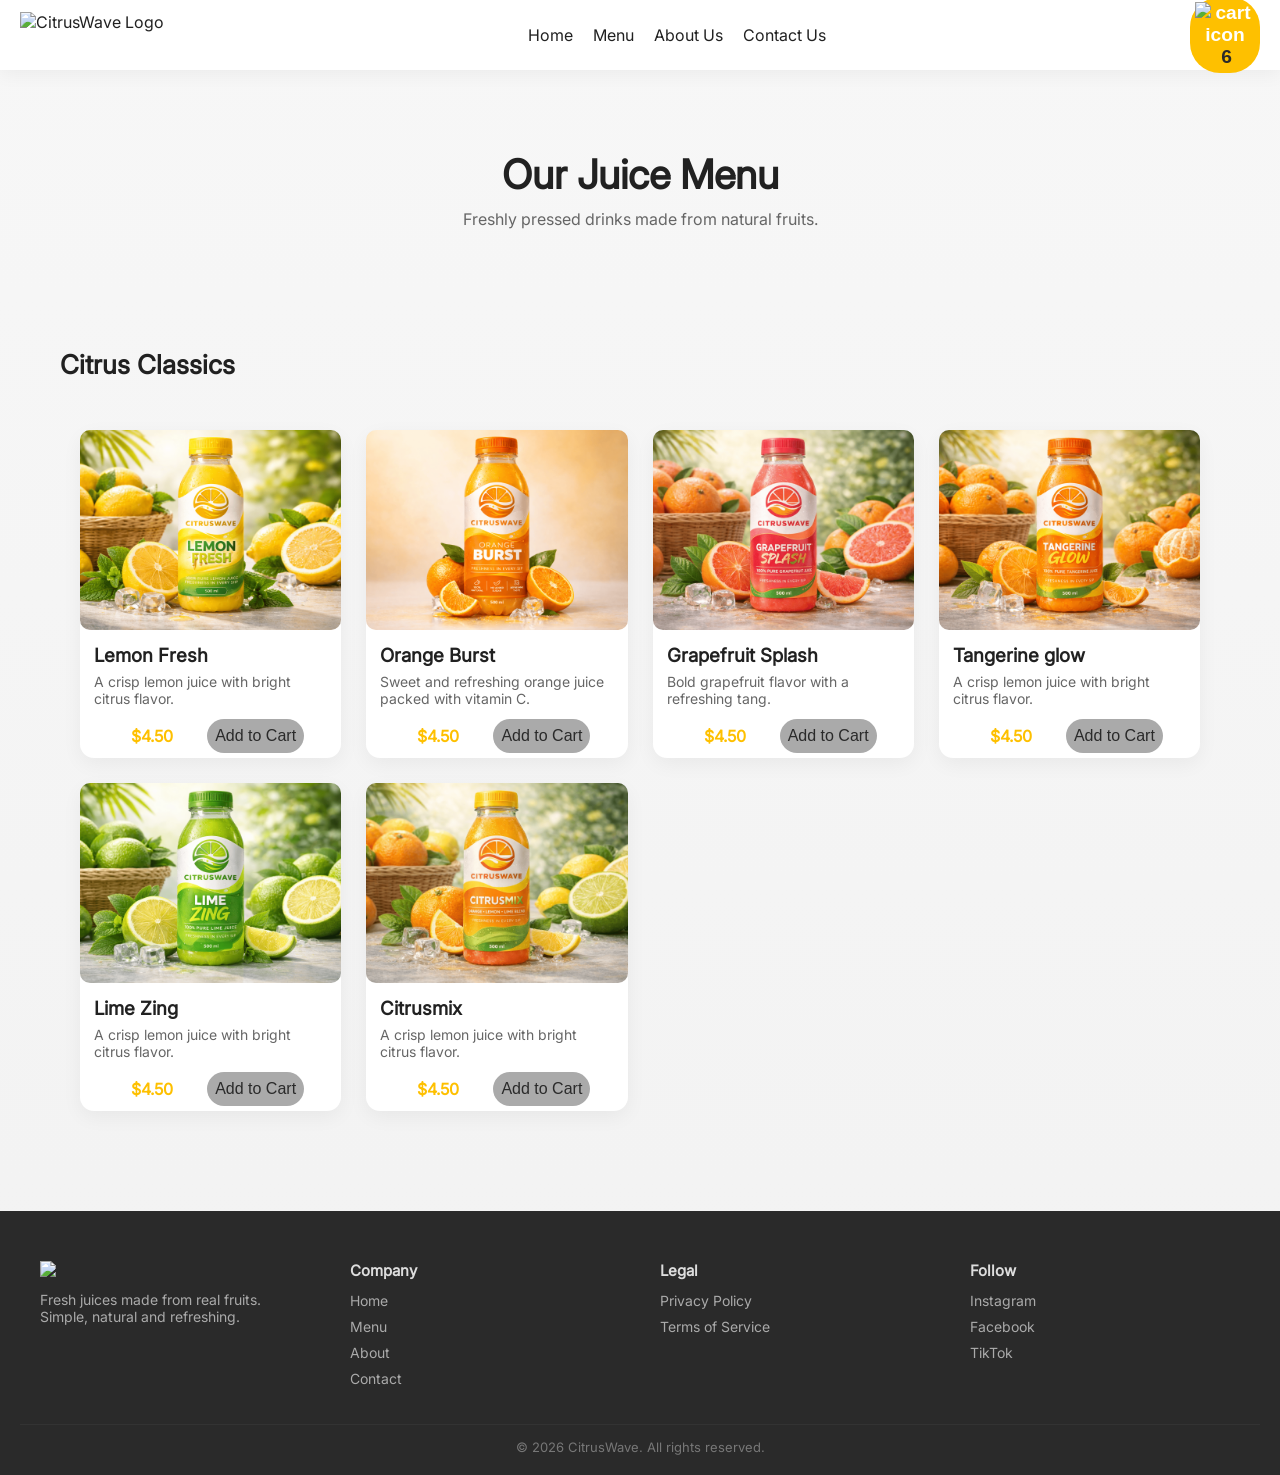
==== menu/index.html @ 3ed2b04f "add cart button" ====
<!doctype html>
<html lang="en">
  <head>
    <meta charset="UTF-8" />
    <meta name="viewport" content="width=device-width, initial-scale=1.0" />
    <link rel="stylesheet" href="/assets/styles/menu.css" />
    <title>CitrusWave Menu</title>
  </head>

  <body>
    <nav class="navbar">
      <img src="/assets/images/logo.svg" alt="CitrusWave Logo" height="46" />

      <ul class="nav-menu">
        <li><a href="/" class="nav-item">Home</a></li>
        <li><a href="/menu/index.html" class="nav-item">Menu</a></li>
        <li><a href="/about/index.html" class="nav-item">About Us</a></li>
        <li><a href="/contact/index.html" class="nav-item">Contact Us</a></li>
      </ul>

      <button class="cart-button">
        <img src="/assets/images/cart.svg" alt="cart icon" height="20" />
        <a href="/menu/order.html">6</a>
      </button>
    </nav>

    <main>
      <section class="menu-hero">
        <h1>Our Juice Menu</h1>
        <p>Freshly pressed drinks made from natural fruits.</p>
      </section>
      <section class="menu-category">
        <h2>Citrus Classics</h2>

        <div class="products">
          <div class="product-item">
            <div class="product-cover lemon"></div>
            <h3>Lemon Fresh</h3>
            <p>A crisp lemon juice with bright citrus flavor.</p>
            <div class="card-bottom">
              <span class="price">$4.50</span>
              <button class="order-now">Add to Cart</button>
            </div>
          </div>

          <div class="product-item">
            <div class="product-cover orange"></div>
            <h3>Orange Burst</h3>
            <p>Sweet and refreshing orange juice packed with vitamin C.</p>
            <div class="card-bottom">
              <span class="price">$4.50</span>
              <button class="order-now">Add to Cart</button>
            </div>
          </div>

          <div class="product-item">
            <div class="product-cover grapefruit"></div>
            <h3>Grapefruit Splash</h3>
            <p>Bold grapefruit flavor with a refreshing tang.</p>

            <div class="card-bottom">
              <span class="price">$4.50</span>
              <button class="order-now">Add to Cart</button>
            </div>
          </div>

          <div class="product-item">
            <div class="product-cover tangerine"></div>
            <h3>Tangerine glow</h3>
            <p>A crisp lemon juice with bright citrus flavor.</p>
            <div class="card-bottom">
              <span class="price">$4.50</span>
              <button class="order-now">Add to Cart</button>
            </div>
          </div>

          <div class="product-item">
            <div class="product-cover lime"></div>
            <h3>Lime Zing</h3>
            <p>A crisp lemon juice with bright citrus flavor.</p>
            <div class="card-bottom">
              <span class="price">$4.50</span>
              <button class="order-now">Add to Cart</button>
            </div>
          </div>

          <div class="product-item">
            <div class="product-cover citrusmix"></div>
            <h3>Citrusmix</h3>
            <p>A crisp lemon juice with bright citrus flavor.</p>
            <div class="card-bottom">
              <span class="price">$4.50</span>
              <button class="order-now">Add to Cart</button>
            </div>
          </div>
        </div>
      </section>
    </main>

    <footer class="footer">
      <div class="footer-container">
        <div class="footer-brand">
          <img src="/assets/images/logo.svg" height="40" />
          <p>
            Fresh juices made from real fruits. Simple, natural and refreshing.
          </p>
        </div>

        <div class="footer-links">
          <h4>Company</h4>
          <ul>
            <li><a href="/">Home</a></li>
            <li><a href="/menu/index.html">Menu</a></li>
            <li><a href="/about/index.html">About</a></li>
            <li><a href="/contact/index.html">Contact</a></li>
          </ul>
        </div>

        <div class="footer-links">
          <h4>Legal</h4>
          <ul>
            <li><a href="#">Privacy Policy</a></li>
            <li><a href="#">Terms of Service</a></li>
          </ul>
        </div>

        <div class="footer-links">
          <h4>Follow</h4>
          <ul>
            <li><a href="#">Instagram</a></li>
            <li><a href="#">Facebook</a></li>
            <li><a href="#">TikTok</a></li>
          </ul>
        </div>
      </div>

      <div class="footer-bottom">
        <p>© 2026 CitrusWave. All rights reserved.</p>
      </div>
    </footer>
  </body>
</html>
---- assets/styles/menu.css ----
* {
  margin: 0;
  padding: 0;
  outline: 0;
  box-sizing: border-box;
}

@font-face {
  font-family: "inter";
  src: url(/assets/fonts/inter.ttf);
  font-weight: normal;
  font-style: normal;
}

body {
  background: linear-gradient(180deg, #f7f7f7 0%, #f2f2f2 100%);
  font-family: 'inter';
  color: #212121;
  min-height: 100vh;
}

::-webkit-scrollbar {
  width: 8px;
}

::-webkit-scrollbar-track {
  background: #2a2a2a;
}

::-webkit-scrollbar-thumb {
  border-radius: 4px;
  background: #fec000;
}

.navbar {
  display: flex;
  align-items: center;
  justify-content: space-between;
  height: 70px;
  padding: 0 20px;
  position: sticky;
  z-index: 1;
  top: 0;
  background: rgba(255, 255, 255, 0.94);
  backdrop-filter: blur(6px);
  box-shadow: 0 4px 18px rgba(0, 0, 0, 0.05);
}

.auth-button {
  background: #fec000;
  color: #fff;
  border: none;
  padding: 10px 20px;
  cursor: pointer;
  font-weight: bold;
  border-radius: 30px;
  transition: transform 0.2s ease, background 0.2s ease;
}

.auth-button a {
  text-decoration: none;
  color: #2a2a2a;
}

.auth-button:hover {
  background: #fede00;
  transform: translateY(-1px);
}

.nav-menu {
  list-style-type: none;
  display: flex;
  justify-content: space-between;
  gap: 20px;
}

.nav-item {
  text-decoration: none;
  color: #212121;
  transition: color 0.2s ease;
}

@media (max-width: 760px) {
  .navbar {
    flex-wrap: wrap;
    height: auto;
    gap: 10px;
    padding: 12px 16px;
  }

  .nav-menu {
    width: 100%;
    justify-content: flex-start;
    flex-wrap: wrap;
  }
}

.nav-item:hover {
  color: #fec000;
  text-decoration: underline;
}


.menu-hero {
  text-align: center;
  padding: 80px 20px 60px;
}

.menu-hero h1 {
  font-size: 40px;
  margin-bottom: 10px;
}

.menu-hero p {
  color: #666;
  max-width: 500px;
  margin: auto;
  font-size: 16px;
}



.menu-category {
  max-width: 1200px;
  margin: 60px auto;
  padding: 0 20px;
}

.menu-category h2 {
  margin-bottom: 30px;
  font-size: 26px;
}


.products {
  display: grid;
  grid-template-columns: repeat(auto-fit, minmax(250px, 1fr));
  gap: 25px;
  padding: 20px;
}



.product-item {
  background: #fff;
  border-radius: 14px;
  box-shadow: 0 6px 20px rgba(0,0,0,0.05);
  transition: transform 0.2s ease, box-shadow 0.2s ease;
}

.product-item:hover {
  transform: translateY(-4px);
  box-shadow: 0 10px 25px rgba(0,0,0,0.08);
}

.product-cover {
  width: 100%;
  height: 200px;
  border-radius: 10px;
  margin-bottom: 14px;
  }


.product-cover.orange { background: url("/assets/images/orange-burst.png") center/cover no-repeat;}
.product-cover.lemon { background: url("/assets/images/lemon-fresh.png") center/cover no-repeat;}
.product-cover.grapefruit { background: url("/assets/images/grapefruit-splash.png") center/cover no-repeat;}
.product-cover.tangerine { background: url("/assets/images/tangerine-glow.png") center/cover no-repeat;}
.product-cover.citrusmix { background: url("/assets/images/citrusmix.png") center/cover no-repeat;}
.product-cover.lime { background: url("/assets/images/lime-zing.png") center/cover no-repeat;}


.product-item h3 {
  margin-bottom: 6px;
  padding-left: 14px;
  padding-right: 14px;
}

.product-item p {
  font-size: 14px;
  color: #666;
  margin-bottom: 12px;
  padding-left: 14px;
  padding-right: 14px;
}

.price {
  font-weight: bold;
  color: #fec000;
  padding-left: 14px;
  padding-right: 14px;
}


.footer {
  margin-top: 80px;
  background: #2a2a2a;
  color: #ddd;
  padding: 50px 20px 20px;
}

.footer-container {
  max-width: 1200px;
  margin: auto;
  display: grid;
  grid-template-columns: repeat(auto-fit,minmax(200px,1fr));
  gap: 40px;
}

.footer-brand p {
  margin-top: 10px;
  font-size: 14px;
  color: #aaa;
}

.footer-links h4 {
  margin-bottom: 10px;
  font-size: 15px;
}

.footer-links ul {
  list-style: none;
}

.footer-links li {
  margin-bottom: 6px;
}

.footer-links a {
  text-decoration: none;
  color: #aaa;
  font-size: 14px;
  transition: color 0.2s;
}

.footer-links a:hover {
  color: #fec000;
}

.footer-bottom {
  border-top: 1px solid #333;
  margin-top: 30px;
  padding-top: 14px;
  text-align: center;
  font-size: 13px;
  color: #777;
}


@media (max-width: 760px) {

  .menu-hero h1 {
    font-size: 30px;
  }

  .products {
    grid-template-columns: 1fr;
  }

}

.cart-button {
  font-size: larger;
  width: 70px;
  padding: 5px;
  background: #fec000;
  color: #fff;
  border: none;
  cursor: pointer;
  font-weight: bold;
  border-radius: 30px;
  transition: transform 0.2s ease, background 0.2s ease;
}

.cart-button a {
  color: #2a2a2a;
  text-decoration: none;
  margin-left: 3px;
}

.order-now {
  font-size: medium;
  padding: 8px;
  background: #aaa;
  color:#2a2a2a;
  border: none;
  cursor: pointer;
  border-radius: 30px;
  transition: transform 0.2s ease, background 0.2s ease;
}

.card-bottom {
  margin-bottom: 5px;
  display: flex;
  gap: 20px;
  align-items: center;
  justify-content: center;
}
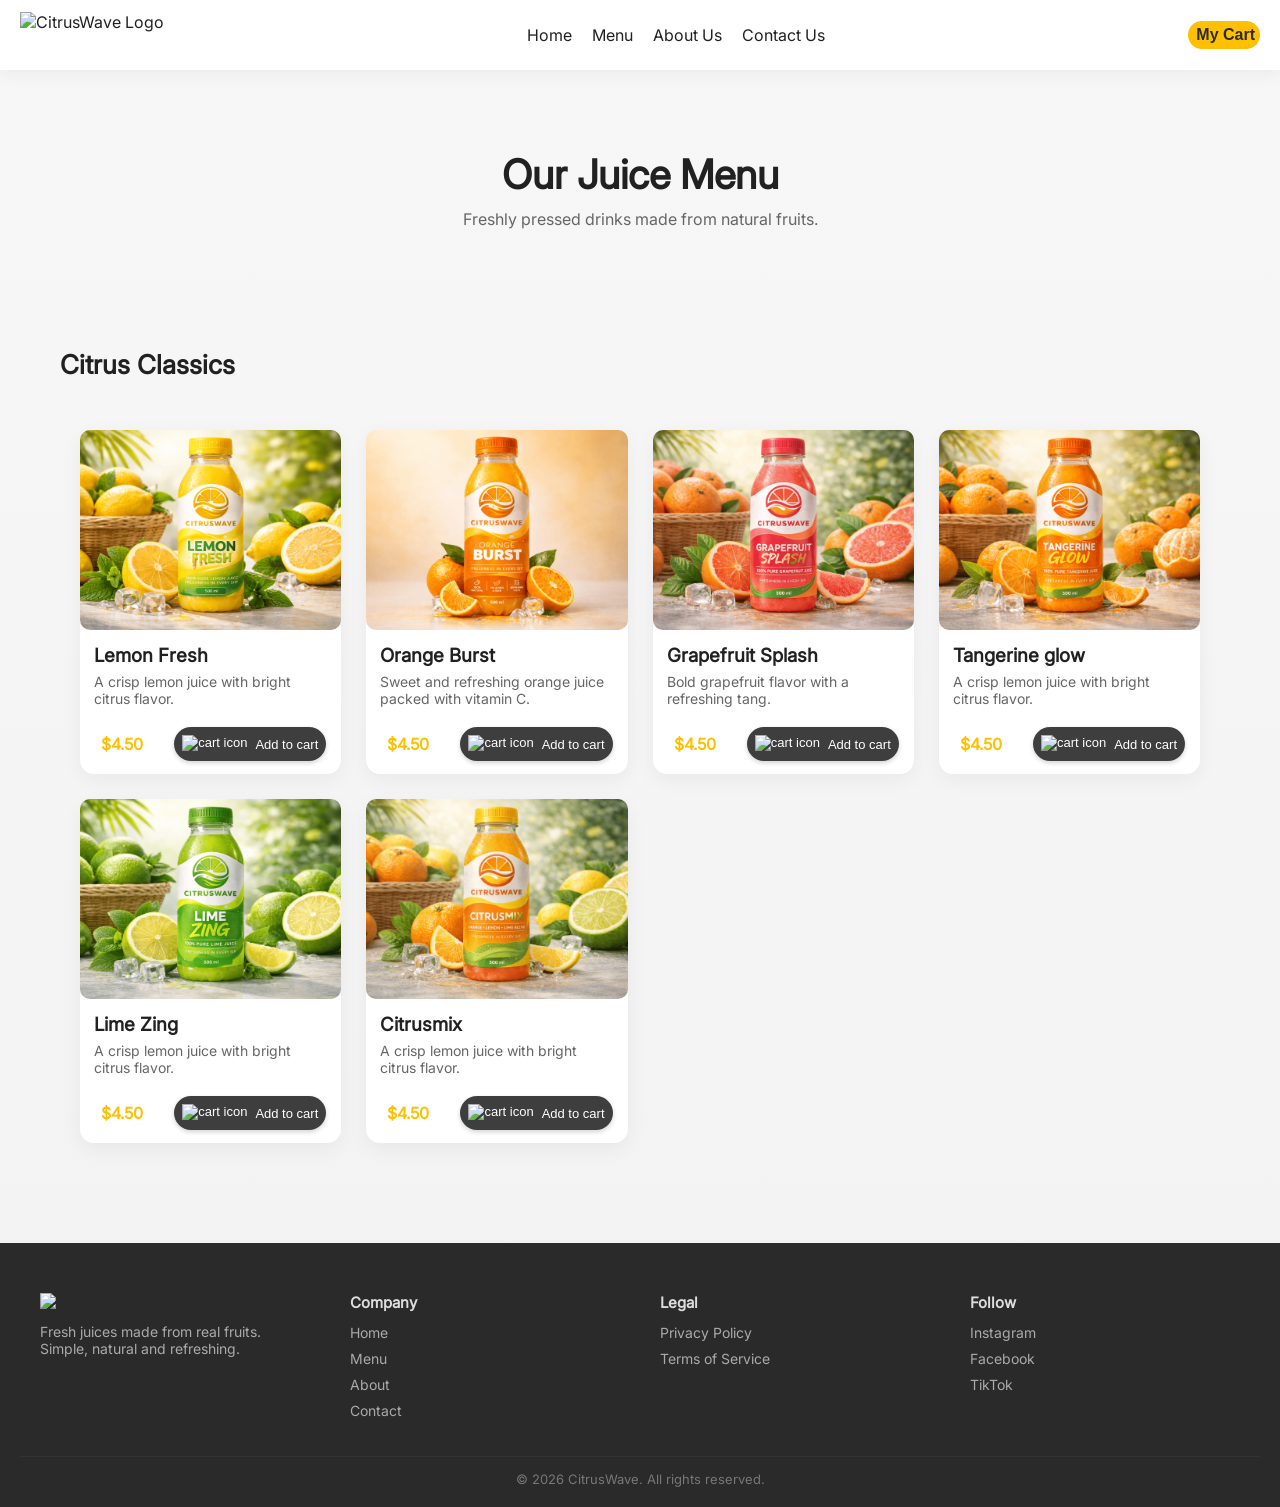
==== commit e79635e7: "update" ====
--- a/menu/index.html
+++ b/menu/index.html
@@ -4,6 +4,7 @@
     <meta charset="UTF-8" />
     <meta name="viewport" content="width=device-width, initial-scale=1.0" />
     <link rel="stylesheet" href="/assets/styles/menu.css" />
+    <script src="/assets/js/cart.js"></script>
     <title>CitrusWave Menu</title>
   </head>
 
@@ -19,8 +20,7 @@
       </ul>
 
       <button class="cart-button">
-        <img src="/assets/images/cart.svg" alt="cart icon" height="20" />
-        <a href="/menu/order.html">6</a>
+        <a href="/menu/order.html">My Cart</a>
       </button>
     </nav>
 
@@ -39,7 +39,14 @@
             <p>A crisp lemon juice with bright citrus flavor.</p>
             <div class="card-bottom">
               <span class="price">$4.50</span>
-              <button class="order-now">Add to Cart</button>
+              <button class="order-now">
+                <img
+                  src="/assets/images/cart.svg"
+                  alt="cart icon"
+                  height="18"
+                />
+                Add to cart
+              </button>
             </div>
           </div>
 
@@ -49,7 +56,17 @@
             <p>Sweet and refreshing orange juice packed with vitamin C.</p>
             <div class="card-bottom">
               <span class="price">$4.50</span>
-              <button class="order-now">Add to Cart</button>
+              <button
+                class="order-now"
+                onclick="addToCart('Orange Bust, 4.50')"
+              >
+                <img
+                  src="/assets/images/cart.svg"
+                  alt="cart icon"
+                  height="18"
+                />
+                Add to cart
+              </button>
             </div>
           </div>
 
@@ -60,7 +77,14 @@
 
             <div class="card-bottom">
               <span class="price">$4.50</span>
-              <button class="order-now">Add to Cart</button>
+              <button class="order-now">
+                <img
+                  src="/assets/images/cart.svg"
+                  alt="cart icon"
+                  height="18"
+                />
+                Add to cart
+              </button>
             </div>
           </div>
 
@@ -70,7 +94,22 @@
             <p>A crisp lemon juice with bright citrus flavor.</p>
             <div class="card-bottom">
               <span class="price">$4.50</span>
-              <button class="order-now">Add to Cart</button>
+              <button
+                class="order-now"
+                onclick="addToCart('Orange Bust, 4.50')"
+              >
+                <img
+                  src="/assets/images/cart.svg"
+                  alt="cart icon"
+                  height="18"
+                />
+                Add to cart
+              </button>
+              <div class="quantinty-controls">
+                <button class="qty-btn minus">-</button>
+                <span class="qty">0</span>
+                <button class="qty-btn plus">+</button>
+              </div>
             </div>
           </div>
 
@@ -80,7 +119,14 @@
             <p>A crisp lemon juice with bright citrus flavor.</p>
             <div class="card-bottom">
               <span class="price">$4.50</span>
-              <button class="order-now">Add to Cart</button>
+              <button class="order-now">
+                <img
+                  src="/assets/images/cart.svg"
+                  alt="cart icon"
+                  height="18"
+                />
+                Add to cart
+              </button>
             </div>
           </div>
 
@@ -90,7 +136,14 @@
             <p>A crisp lemon juice with bright citrus flavor.</p>
             <div class="card-bottom">
               <span class="price">$4.50</span>
-              <button class="order-now">Add to Cart</button>
+              <button class="order-now">
+                <img
+                  src="/assets/images/cart.svg"
+                  alt="cart icon"
+                  height="18"
+                />
+                Add to cart
+              </button>
             </div>
           </div>
         </div>
--- a/assets/styles/menu.css
+++ b/assets/styles/menu.css
@@ -259,8 +259,7 @@
 }
 
 .cart-button {
-  font-size: larger;
-  width: 70px;
+  font-size: medium;
   padding: 5px;
   background: #fec000;
   color: #fff;
@@ -278,21 +277,46 @@
 }
 
 .order-now {
-  font-size: medium;
+  font-size: small;
+  margin: 8px;
   padding: 8px;
-  background: #aaa;
-  color:#2a2a2a;
+  background: #2a2a2a;
+  opacity: 0.9;
+  color:#fff;
   border: none;
   cursor: pointer;
-  border-radius: 30px;
+  border-radius: 50px;
   transition: transform 0.2s ease, background 0.2s ease;
+  display: flex;
+  align-items: center;
+  justify-content: center;
+  box-shadow: 0 2px 5px rgba(0, 0, 0, 0.2);
+  gap: 8px;
 }
 
 .card-bottom {
   margin-bottom: 5px;
   display: flex;
-  gap: 20px;
   align-items: center;
-  justify-content: center;
-}
-
+  justify-content: space-between;
+  padding-left: 7px;
+  padding-right: 7px;
+}
+
+.qty-btn {
+  padding: 4px 7px;
+  border: none;
+  background: #ddd;
+  cursor: pointer;
+  border-radius: 50px;
+
+}
+
+.qty {
+  font-weight: bold;
+}
+
+.quantinty-controls {
+  display: none;
+}
+
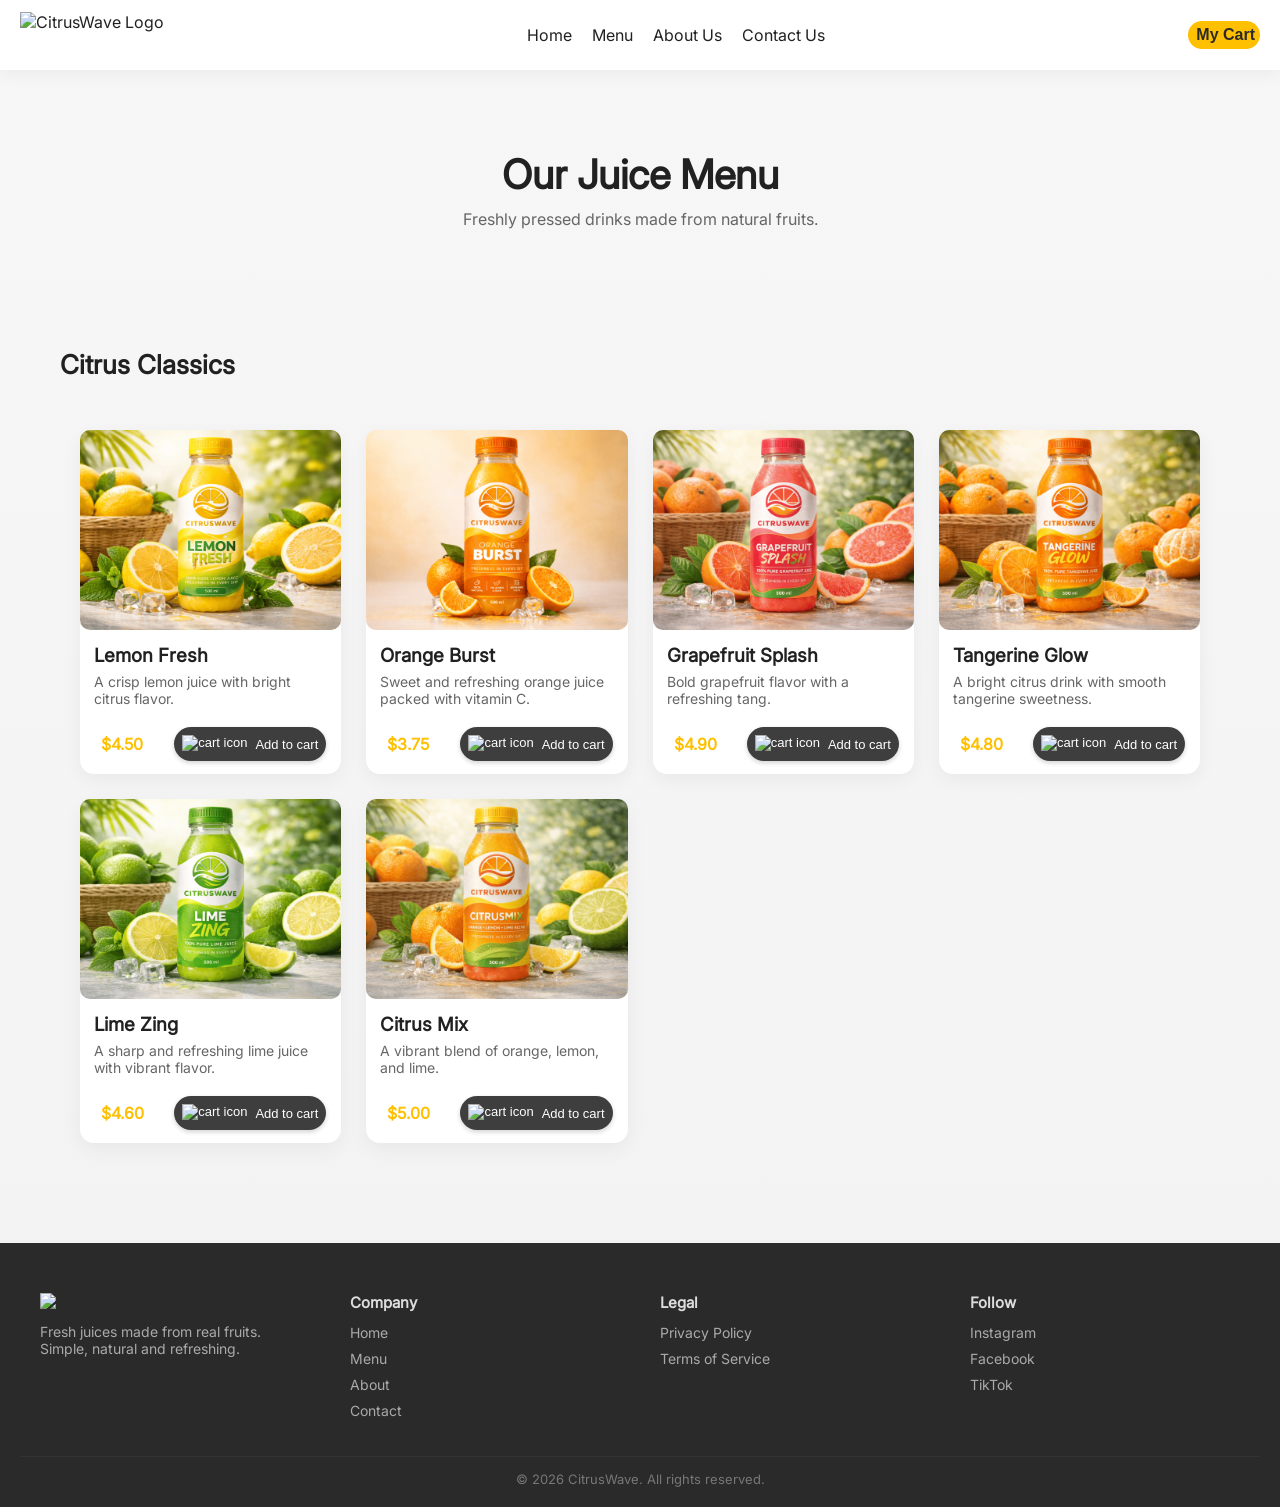
==== commit 26e6c326: "update cart + prices" ====
--- a/menu/index.html
+++ b/menu/index.html
@@ -29,6 +29,7 @@
         <h1>Our Juice Menu</h1>
         <p>Freshly pressed drinks made from natural fruits.</p>
       </section>
+
       <section class="menu-category">
         <h2>Citrus Classics</h2>
 
@@ -37,9 +38,10 @@
             <div class="product-cover lemon"></div>
             <h3>Lemon Fresh</h3>
             <p>A crisp lemon juice with bright citrus flavor.</p>
+
             <div class="card-bottom">
               <span class="price">$4.50</span>
-              <button class="order-now">
+              <button class="order-now" onclick="addToCart('Lemon Fresh', 4.5)">
                 <img
                   src="/assets/images/cart.svg"
                   alt="cart icon"
@@ -54,11 +56,12 @@
             <div class="product-cover orange"></div>
             <h3>Orange Burst</h3>
             <p>Sweet and refreshing orange juice packed with vitamin C.</p>
+
             <div class="card-bottom">
-              <span class="price">$4.50</span>
+              <span class="price">$3.75</span>
               <button
                 class="order-now"
-                onclick="addToCart('Orange Bust, 4.50')"
+                onclick="addToCart('Orange Burst', 3.75)"
               >
                 <img
                   src="/assets/images/cart.svg"
@@ -76,8 +79,11 @@
             <p>Bold grapefruit flavor with a refreshing tang.</p>
 
             <div class="card-bottom">
-              <span class="price">$4.50</span>
-              <button class="order-now">
+              <span class="price">$4.90</span>
+              <button
+                class="order-now"
+                onclick="addToCart('Grapefruit Splash', 4.9)"
+              >
                 <img
                   src="/assets/images/cart.svg"
                   alt="cart icon"
@@ -90,13 +96,14 @@
 
           <div class="product-item">
             <div class="product-cover tangerine"></div>
-            <h3>Tangerine glow</h3>
-            <p>A crisp lemon juice with bright citrus flavor.</p>
+            <h3>Tangerine Glow</h3>
+            <p>A bright citrus drink with smooth tangerine sweetness.</p>
+
             <div class="card-bottom">
-              <span class="price">$4.50</span>
+              <span class="price">$4.80</span>
               <button
                 class="order-now"
-                onclick="addToCart('Orange Bust, 4.50')"
+                onclick="addToCart('Tangerine Glow', 4.8)"
               >
                 <img
                   src="/assets/images/cart.svg"
@@ -105,21 +112,17 @@
                 />
                 Add to cart
               </button>
-              <div class="quantinty-controls">
-                <button class="qty-btn minus">-</button>
-                <span class="qty">0</span>
-                <button class="qty-btn plus">+</button>
-              </div>
             </div>
           </div>
 
           <div class="product-item">
             <div class="product-cover lime"></div>
             <h3>Lime Zing</h3>
-            <p>A crisp lemon juice with bright citrus flavor.</p>
+            <p>A sharp and refreshing lime juice with vibrant flavor.</p>
+
             <div class="card-bottom">
-              <span class="price">$4.50</span>
-              <button class="order-now">
+              <span class="price">$4.60</span>
+              <button class="order-now" onclick="addToCart('Lime Zing', 4.6)">
                 <img
                   src="/assets/images/cart.svg"
                   alt="cart icon"
@@ -132,11 +135,12 @@
 
           <div class="product-item">
             <div class="product-cover citrusmix"></div>
-            <h3>Citrusmix</h3>
-            <p>A crisp lemon juice with bright citrus flavor.</p>
+            <h3>Citrus Mix</h3>
+            <p>A vibrant blend of orange, lemon, and lime.</p>
+
             <div class="card-bottom">
-              <span class="price">$4.50</span>
-              <button class="order-now">
+              <span class="price">$5.00</span>
+              <button class="order-now" onclick="addToCart('Citrus Mix', 5.0)">
                 <img
                   src="/assets/images/cart.svg"
                   alt="cart icon"
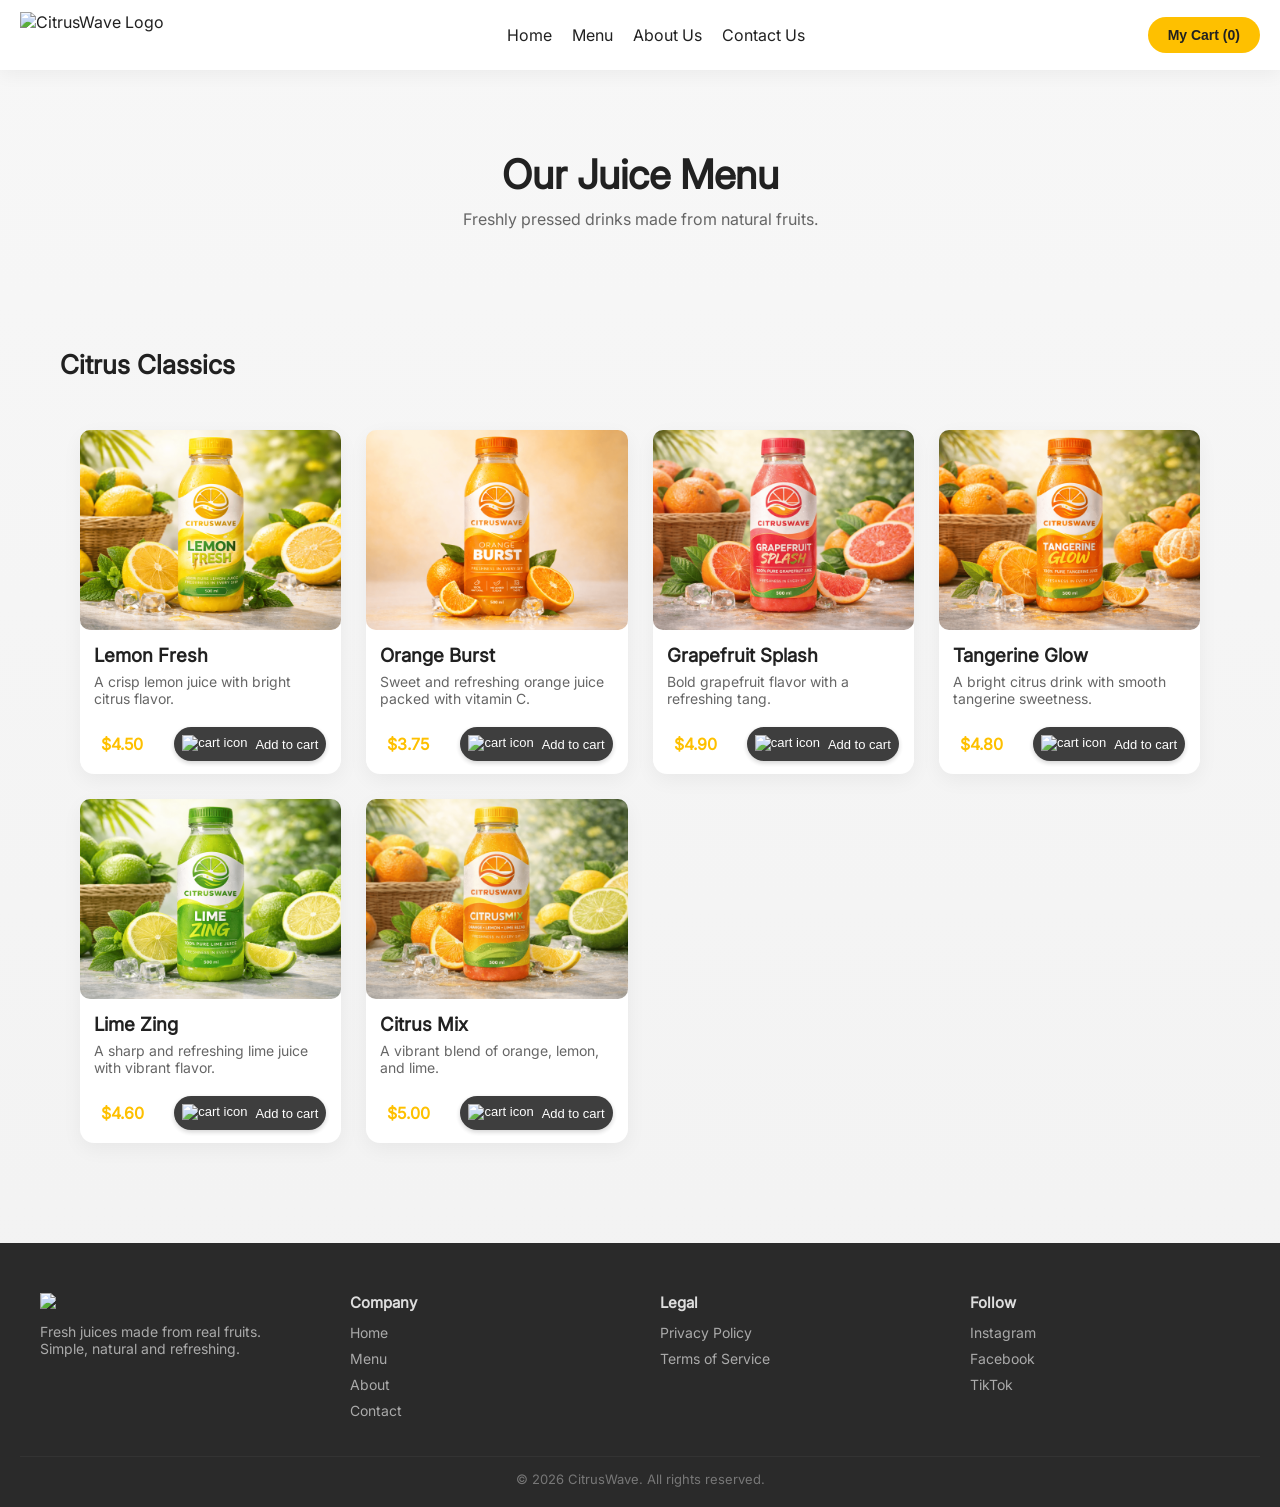
==== commit 21e3f0ec: "add my cart counter" ====
--- a/menu/index.html
+++ b/menu/index.html
@@ -20,7 +20,9 @@
       </ul>
 
       <button class="cart-button">
-        <a href="/menu/order.html">My Cart</a>
+        <a href="/menu/order.html">
+          My Cart (<span id="cart-count">0</span>)
+        </a>
       </button>
     </nav>
 
--- a/assets/styles/menu.css
+++ b/assets/styles/menu.css
@@ -259,21 +259,26 @@
 }
 
 .cart-button {
-  font-size: medium;
-  padding: 5px;
   background: #fec000;
-  color: #fff;
   border: none;
+  padding: 10px 20px;
+  border-radius: 30px;
   cursor: pointer;
-  font-weight: bold;
-  border-radius: 30px;
-  transition: transform 0.2s ease, background 0.2s ease;
+  transition: transform 0.2s ease, background 0.2s ease, box-shadow 0.2s ease;
 }
 
 .cart-button a {
-  color: #2a2a2a;
   text-decoration: none;
-  margin-left: 3px;
+  color: #212121;
+  font-weight: 600;
+  font-size: 14px;
+  display: block;
+}
+
+.cart-button:hover {
+  background: #fede00;
+  transform: translateY(-1px);
+  box-shadow: 0 4px 10px rgba(0,0,0,0.08);
 }
 
 .order-now {
